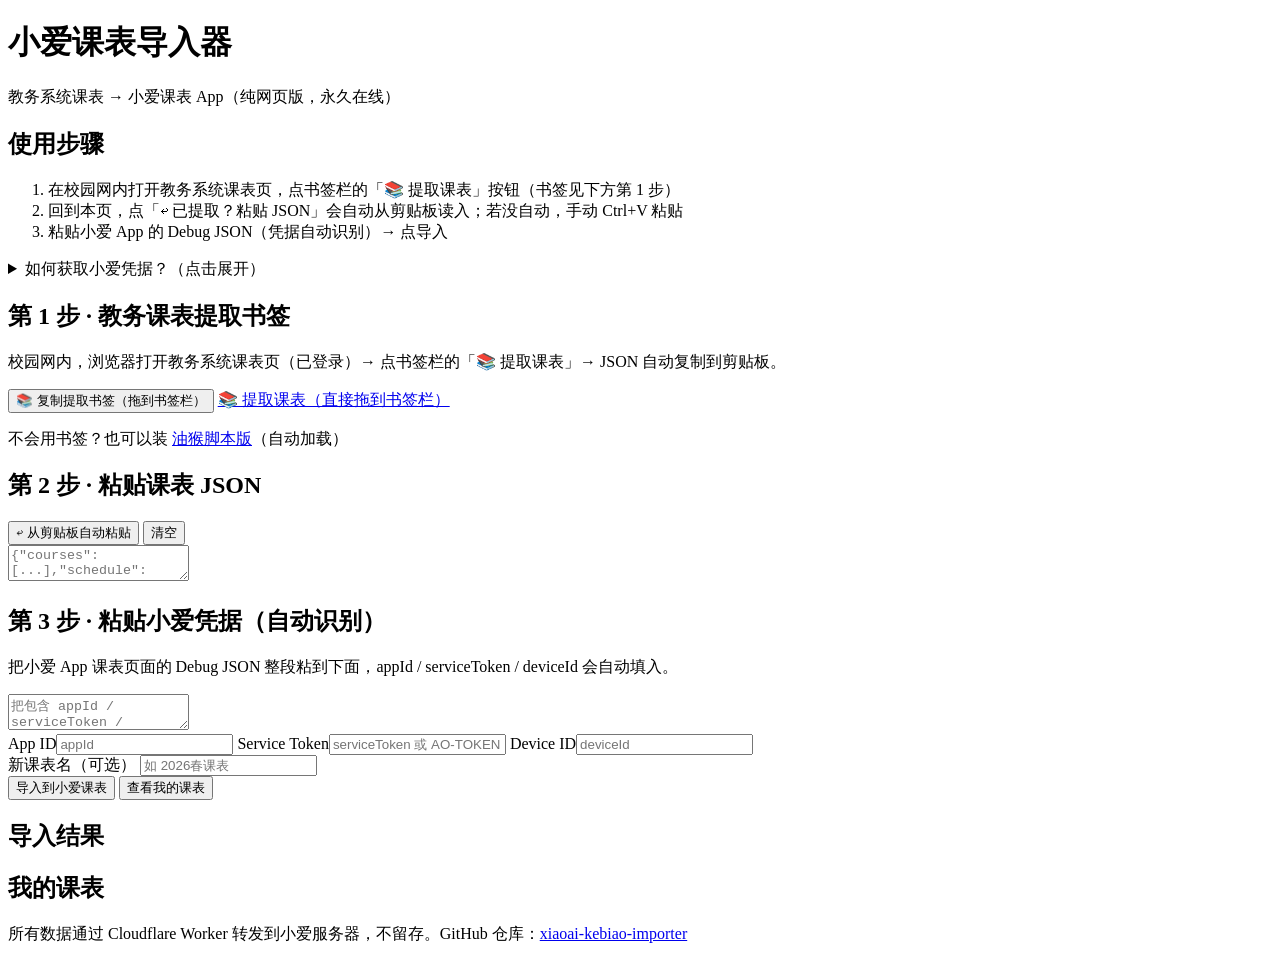
==== index.html @ dd719b30 "refactor: index.html 移到根目录" ====
<!DOCTYPE html>
<html lang="zh-CN">
<head>
<meta charset="UTF-8">
<meta name="viewport" content="width=device-width, initial-scale=1.0">
<title>小爱课表导入器</title>
<link rel="stylesheet" href="style.css">
</head>
<body>
<main class="container">
  <header>
    <h1>小爱课表导入器</h1>
    <p class="subtitle">教务系统课表 → 小爱课表 App（纯网页版，永久在线）</p>
  </header>

  <section class="card">
    <h2>使用步骤</h2>
    <ol>
      <li>在校园网内打开教务系统课表页，点书签栏的「📚 提取课表」按钮（书签见下方第 1 步）</li>
      <li>回到本页，点「↩ 已提取？粘贴 JSON」会自动从剪贴板读入；若没自动，手动 Ctrl+V 粘贴</li>
      <li>粘贴小爱 App 的 Debug JSON（凭据自动识别）→ 点导入</li>
    </ol>
    <details>
      <summary>如何获取小爱凭据？（点击展开）</summary>
      <p>小爱 App 的课表 H5 页面 URL 里会带 <code>?appId=xxx&serviceToken=xxx&deviceId=xxx</code>。也可在小爱 App 课表页面长按或菜单里找「Debug 信息 / 调试 JSON」，复制整段粘到下方第 3 步的框里，自动识别。</p>
    </details>
  </section>

  <section class="card">
    <h2>第 1 步 · 教务课表提取书签</h2>
    <p class="hint">校园网内，浏览器打开教务系统课表页（已登录）→ 点书签栏的「📚 提取课表」→ JSON 自动复制到剪贴板。</p>
    <div class="actions">
      <button id="btnCopyBookmarklet">📚 复制提取书签（拖到书签栏）</button>
      <a id="bookmarkletLink" href="#" class="link-btn">📚 提取课表（直接拖到书签栏）</a>
    </div>
    <p class="hint small">不会用书签？也可以装 <a href="https://github.com/tangjiafu430-bot/xiaoai-kebiao-importer/raw/main/强智课表提取器.user.js" target="_blank">油猴脚本版</a>（自动加载）</p>
  </section>

  <section class="card">
    <h2>第 2 步 · 粘贴课表 JSON</h2>
    <div class="actions">
      <button id="btnPaste">↩ 从剪贴板自动粘贴</button>
      <button id="btnClear" class="ghost">清空</button>
    </div>
    <textarea id="jsonInput" placeholder='{"courses":[...],"schedule":{"totalWeek":20,"morningNum":4,...}}'></textarea>
  </section>

  <section class="card">
    <h2>第 3 步 · 粘贴小爱凭据（自动识别）</h2>
    <p class="hint">把小爱 App 课表页面的 Debug JSON 整段粘到下面，appId / serviceToken / deviceId 会自动填入。</p>
    <textarea id="credPaste" placeholder='把包含 appId / serviceToken / deviceId 的 Debug JSON 整段粘贴到这里，自动识别…'></textarea>
    <div class="form-row">
      <label>App ID<input type="text" id="appId" placeholder="appId"></label>
      <label>Service Token<input type="text" id="serviceToken" placeholder="serviceToken 或 AO-TOKEN"></label>
      <label>Device ID<input type="text" id="deviceId" placeholder="deviceId"></label>
    </div>
    <label class="form-row full">
      新课表名（可选）
      <input type="text" id="tableName" placeholder="如 2026春课表">
    </label>
    <div class="actions">
      <button id="btnImport">导入到小爱课表</button>
      <button id="btnList" class="secondary">查看我的课表</button>
    </div>
  </section>

  <section class="card hidden" id="resultCard">
    <h2>导入结果</h2>
    <pre id="resultLog"></pre>
  </section>

  <section class="card hidden" id="listCard">
    <h2>我的课表</h2>
    <ul id="listOutput"></ul>
  </section>

  <footer>
    <p>所有数据通过 Cloudflare Worker 转发到小爱服务器，不留存。GitHub 仓库：<a href="https://github.com/tangjiafu430-bot/xiaoai-kebiao-importer" target="_blank">xiaoai-kebiao-importer</a></p>
  </footer>
</main>

<script src="script.js"></script>
</body>
</html>
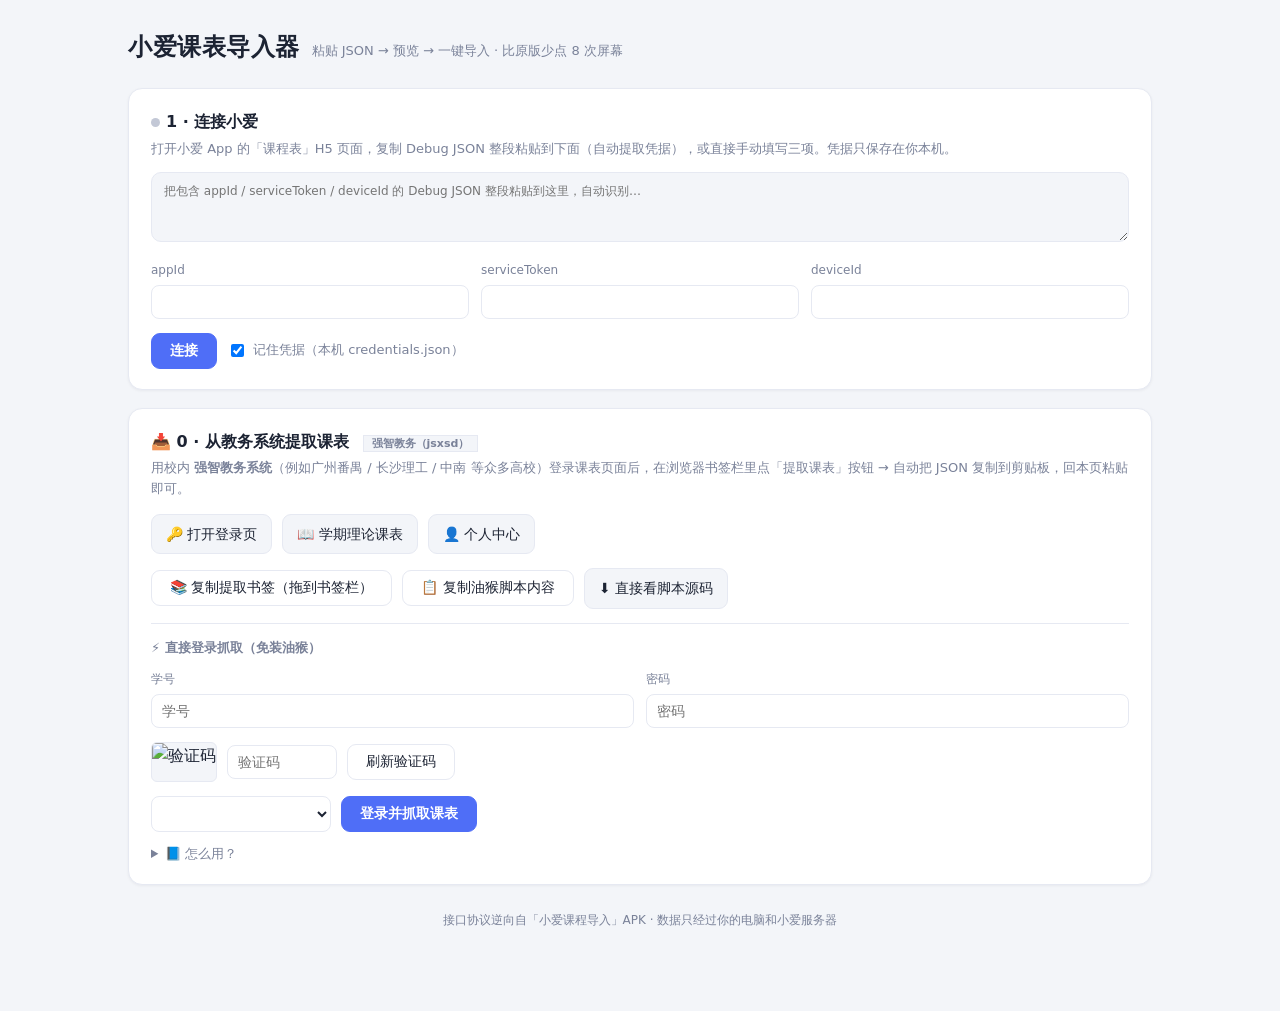
==== commit 9a102ed8: "feat: 上传完整版前端（原 .py 后端 HTML 模板，含凭据识别+教务书签+课表预览+导入管理）" ====
--- a/index.html
+++ b/index.html
@@ -1,84 +1,929 @@
 <!DOCTYPE html>
 <html lang="zh-CN">
 <head>
-<meta charset="UTF-8">
-<meta name="viewport" content="width=device-width, initial-scale=1.0">
+<meta charset="utf-8">
+<meta name="viewport" content="width=device-width, initial-scale=1">
 <title>小爱课表导入器</title>
-<link rel="stylesheet" href="style.css">
+<style>
+:root{
+  --bg:#f3f5f9; --card:#ffffff; --text:#1c2333; --sub:#7a8299;
+  --line:#e6e9f2; --accent:#4f6ef7; --accent2:#3b56d9;
+  --ok:#1fa967; --err:#e5484d; --radius:14px;
+}
+@media (prefers-color-scheme: dark){
+  :root{ --bg:#14161c; --card:#1e2129; --text:#e8eaf0; --sub:#9aa1b5;
+         --line:#2c303c; --accent:#6b85ff; --accent2:#5470f0; }
+}
+*{box-sizing:border-box}
+body{margin:0;font-family:-apple-system,"Segoe UI","Microsoft YaHei",system-ui,sans-serif;
+     background:var(--bg);color:var(--text);line-height:1.6}
+.wrap{max-width:1060px;margin:0 auto;padding:28px 18px 80px}
+header{display:flex;align-items:baseline;gap:12px;margin-bottom:22px}
+header h1{font-size:24px;margin:0;letter-spacing:.5px}
+header .tag{font-size:13px;color:var(--sub)}
+.dot{width:9px;height:9px;border-radius:50%;background:#c3c8d6;display:inline-block;margin-right:6px}
+.dot.on{background:var(--ok);box-shadow:0 0 0 4px rgba(31,169,103,.15)}
+.card{background:var(--card);border:1px solid var(--line);border-radius:var(--radius);
+      padding:20px 22px;margin-bottom:18px;box-shadow:0 1px 3px rgba(20,25,40,.05)}
+.card h2{font-size:16px;margin:0 0 4px}
+.hint{font-size:13px;color:var(--sub);margin:0 0 12px}
+textarea,input,select,button{font-family:inherit;font-size:14px;color:var(--text)}
+textarea{width:100%;min-height:110px;padding:10px 12px;border:1px solid var(--line);
+  border-radius:10px;background:var(--bg);resize:vertical;outline:none}
+textarea:focus{border-color:var(--accent)}
+#credPaste{min-height:70px;font-size:12px;color:var(--sub)}
+.row3{display:grid;grid-template-columns:repeat(auto-fit,minmax(220px,1fr));gap:12px;margin-top:12px}
+.row3 label{font-size:12px;color:var(--sub);display:flex;flex-direction:column;gap:4px}
+.row3 input{padding:8px 10px;border:1px solid var(--line);border-radius:8px;background:var(--card)}
+.row3 input:focus{outline:none;border-color:var(--accent)}
+.btns{display:flex;flex-wrap:wrap;gap:10px;margin-top:14px;align-items:center}
+.link{display:inline-block;padding:8px 14px;border-radius:9px;border:1px solid var(--line);
+      background:var(--bg);color:var(--text);text-decoration:none;font-size:14px}
+.link:hover{border-color:var(--accent)}
+button{padding:8px 18px;border-radius:9px;border:1px solid var(--line);cursor:pointer;
+  background:var(--card);transition:.15s}
+button:hover{border-color:var(--accent);color:var(--accent)}
+button.primary{background:var(--accent);border-color:var(--accent);color:#fff;font-weight:600}
+button.primary:hover{background:var(--accent2);color:#fff}
+button.danger{color:var(--err)}
+button.danger:hover{border-color:var(--err)}
+button:disabled{opacity:.45;cursor:not-allowed}
+.chk{font-size:13px;color:var(--sub);display:flex;align-items:center;gap:6px;user-select:none}
+.msg{font-size:13px;margin-top:10px;padding:9px 12px;border-radius:9px;display:none}
+.msg.ok{display:block;color:var(--ok);background:rgba(31,169,103,.09)}
+.msg.err{display:block;color:var(--err);background:rgba(229,72,77,.09)}
+.tblbar{display:flex;gap:10px;align-items:center;flex-wrap:wrap}
+select{padding:8px 10px;border:1px solid var(--line);border-radius:8px;background:var(--card);min-width:220px}
+#stats{font-size:13px;color:var(--sub);margin-top:12px}
+.errlist{font-size:13px;color:var(--err);margin-top:8px;white-space:pre-line}
+table.grid{border-collapse:collapse;width:100%;margin-top:14px;table-layout:fixed}
+table.grid th,table.grid td{border:1px solid var(--line);padding:0;font-size:12px;text-align:center;vertical-align:top}
+table.grid th{padding:7px 4px;color:var(--sub);font-weight:600;background:var(--bg)}
+table.grid td{height:46px}
+.cc{margin:2px;border-radius:7px;padding:4px 6px;text-align:left;overflow:hidden}
+.cc .n{font-weight:600;font-size:12px;line-height:1.35}
+.cc .m{font-size:11px;opacity:.85;line-height:1.3}
+table.rows{border-collapse:collapse;width:100%;margin-top:12px;font-size:13px}
+table.rows th,table.rows td{border-bottom:1px solid var(--line);padding:8px 10px;text-align:left}
+table.rows th{color:var(--sub);font-weight:600}
+table.rows tr:hover td{background:var(--bg)}
+.badge{display:inline-block;font-size:11px;padding:1px 8px;border-radius:20px;
+  background:var(--bg);border:1px solid var(--line);color:var(--sub)}
+footer{text-align:center;font-size:12px;color:var(--sub);margin-top:26px}
+.hidden{display:none}
+</style>
 </head>
 <body>
-<main class="container">
-  <header>
-    <h1>小爱课表导入器</h1>
-    <p class="subtitle">教务系统课表 → 小爱课表 App（纯网页版，永久在线）</p>
-  </header>
-
-  <section class="card">
-    <h2>使用步骤</h2>
-    <ol>
-      <li>在校园网内打开教务系统课表页，点书签栏的「📚 提取课表」按钮（书签见下方第 1 步）</li>
-      <li>回到本页，点「↩ 已提取？粘贴 JSON」会自动从剪贴板读入；若没自动，手动 Ctrl+V 粘贴</li>
-      <li>粘贴小爱 App 的 Debug JSON（凭据自动识别）→ 点导入</li>
+<div class="wrap">
+<header>
+  <h1>小爱课表导入器</h1>
+  <span class="tag">粘贴 JSON → 预览 → 一键导入 · 比原版少点 8 次屏幕</span>
+</header>
+
+<div class="card" id="cardCred">
+  <h2><span class="dot" id="dot"></span>1 · 连接小爱</h2>
+  <p class="hint">打开小爱 App 的「课程表」H5 页面，复制 Debug JSON 整段粘贴到下面（自动提取凭据），或直接手动填写三项。凭据只保存在你本机。</p>
+  <textarea id="credPaste" placeholder="把包含 appId / serviceToken / deviceId 的 Debug JSON 整段粘贴到这里，自动识别…"></textarea>
+  <div class="row3">
+    <label>appId<input id="appId" autocomplete="off"></label>
+    <label>serviceToken<input id="serviceToken" autocomplete="off"></label>
+    <label>deviceId<input id="deviceId" autocomplete="off"></label>
+  </div>
+  <div class="btns">
+    <button class="primary" id="btnConnect">连接</button>
+    <label class="chk"><input type="checkbox" id="remember" checked>记住凭据（本机 credentials.json）</label>
+  </div>
+  <div class="msg" id="credMsg"></div>
+</div>
+
+<div class="card" id="cardJiaowu">
+  <h2>📥 0 · 从教务系统提取课表 <span class="tag" style="margin-left:8px;background:var(--bg);border:1px solid var(--line);color:var(--sub);padding:1px 8px;font-size:11px">强智教务（jsxsd）</span></h2>
+  <p class="hint">用校内 <strong>强智教务系统</strong>（例如广州番禺 / 长沙理工 / 中南 等众多高校）登录课表页面后，在浏览器书签栏里点「提取课表」按钮 → 自动把 JSON 复制到剪贴板，回本页粘贴即可。</p>
+
+  <div class="btns" style="margin-bottom:10px">
+    <a class="link" id="linkLogin" target="_blank" rel="noopener">🔑 打开登录页</a>
+    <a class="link" id="linkKb" target="_blank" rel="noopener">📖 学期理论课表</a>
+    <a class="link" id="linkPersonal" target="_blank" rel="noopener">👤 个人中心</a>
+  </div>
+
+  <div class="btns">
+    <button id="btnCopyBookmarklet">📚 复制提取书签（拖到书签栏）</button>
+    <button id="btnCopyUserscript">📋 复制油猴脚本内容</button>
+    <a class="link" id="linkJsSource" target="_blank" rel="noopener">⬇ 直接看脚本源码</a>
+  </div>
+
+  <div class="msg" id="jiaowuMsg"></div>
+
+  <hr style="border:none;border-top:1px solid var(--line);margin:14px 0">
+  <div style="font-size:13px;font-weight:600;color:var(--sub);margin-bottom:8px">⚡ 直接登录抓取（免装油猴）</div>
+  <div class="row3">
+    <label>学号<input id="jwAccount" placeholder="学号" autocomplete="off"></label>
+    <label>密码<input id="jwPassword" type="password" placeholder="密码" autocomplete="off"></label>
+  </div>
+  <div class="btns">
+    <img id="jwCaptchaImg" alt="验证码" title="点击刷新"
+         style="height:40px;border:1px solid var(--line);cursor:pointer;border-radius:6px;background:var(--bg)">
+    <input id="jwCaptcha" placeholder="验证码" autocomplete="off"
+           style="padding:8px 10px;border:1px solid var(--line);border-radius:8px;background:var(--card);width:110px">
+    <button id="btnJwCaptcha">刷新验证码</button>
+  </div>
+  <div class="btns">
+    <select id="jwTerm" style="padding:8px 10px;border:1px solid var(--line);border-radius:8px;background:var(--card);min-width:180px"></select>
+    <button class="primary" id="btnJwLogin">登录并抓取课表</button>
+  </div>
+  <div class="msg" id="jwMsg"></div>
+
+  <details style="margin-top:12px">
+    <summary style="cursor:pointer;color:var(--sub);font-size:13px">📘 怎么用？</summary>
+    <ol style="line-height:1.8;font-size:13px;padding-left:20px">
+      <li>点「📚 复制提取书签」→ 浏览器会复制一段 <code>javascript:</code> 开头的链接</li>
+      <li>把这条链接拖到浏览器<strong>书签栏</strong>（或右键书签 → 添加网页 → 粘贴到网址栏）</li>
+      <li>打开教务系统（上面任一链接）→ 登录 → 进入「学期理论课表」或个人中心课表</li>
+      <li>点书签栏里的「提取课表」→ 自动复制课表 JSON 到剪贴板，并在页面右下角显示提示</li>
+      <li>回本页下方「<strong>3 · 粘贴课程 JSON</strong>」一栏 → 课表 JSON <strong>会自动填入</strong>（已开剪贴板自动识别）</li>
     </ol>
-    <details>
-      <summary>如何获取小爱凭据？（点击展开）</summary>
-      <p>小爱 App 的课表 H5 页面 URL 里会带 <code>?appId=xxx&serviceToken=xxx&deviceId=xxx</code>。也可在小爱 App 课表页面长按或菜单里找「Debug 信息 / 调试 JSON」，复制整段粘到下方第 3 步的框里，自动识别。</p>
-    </details>
-  </section>
-
-  <section class="card">
-    <h2>第 1 步 · 教务课表提取书签</h2>
-    <p class="hint">校园网内，浏览器打开教务系统课表页（已登录）→ 点书签栏的「📚 提取课表」→ JSON 自动复制到剪贴板。</p>
-    <div class="actions">
-      <button id="btnCopyBookmarklet">📚 复制提取书签（拖到书签栏）</button>
-      <a id="bookmarkletLink" href="#" class="link-btn">📚 提取课表（直接拖到书签栏）</a>
+    <p class="hint" style="margin-top:8px">替代方案：直接用油猴插件，在脚本管理里新建脚本粘贴内容即可（点上面「📋 复制油猴脚本内容」→ 在油猴编辑器里粘贴保存）。</p>
+  </details>
+</div>
+
+<div class="card hidden" id="cardTable">
+  <h2>2 · 选择目标课表</h2>
+  <p class="hint">课程将写入选中的课表；也可以新建一个（例如「2026 春」），导入后再去小爱 App 里切换。</p>
+  <div class="tblbar">
+    <select id="tableSel"></select>
+    <button id="btnNewTable">＋ 新建课表</button>
+    <span class="hint" id="tableInfo" style="margin:0"></span>
+  </div>
+  <div class="msg" id="tableMsg"></div>
+</div>
+
+<div class="card hidden" id="cardImport">
+  <h2>3 · 粘贴课程 JSON</h2>
+  <p class="hint">标准格式：<code>[{"name":"高等数学","teacher":"张三","position":"A101","day":1,"sections":"1,2","weeks":"1-16周(单)"}]</code> —— 字段名宽松兼容（courseName/老师/教室/星期 都认），周次支持 <code>1-16周(单)</code>、<code>1至16</code> 等写法。</p>
+  <textarea id="jsonInput" style="min-height:180px;font-family:Consolas,monospace;font-size:13px"
+    placeholder='[{"name":"高等数学(下)","teacher":"张三","position":"教1-101","day":1,"sections":"1,2","weeks":"1-16周"},
+ {"name":"大学英语","teacher":"李四","position":"外语楼302","day":2,"sections":"3,4","weeks":"1-16周(单)"}]'></textarea>
+  <div class="btns">
+    <button id="btnParse">解析预览</button>
+    <button id="btnSample">填入示例</button>
+    <label class="chk"><input type="checkbox" id="clearFirst">导入前清空该课表现有课程</label>
+    <button class="primary" id="btnImport" disabled>导入到小爱 →</button>
+  </div>
+  <div id="stats"></div>
+  <div class="errlist" id="errlist"></div>
+  <div id="schedPanel" class="hidden">
+    <h2 style="font-size:15px;margin:14px 0 4px">课表设置（节数 / 时间表）</h2>
+    <p class="hint">来自教务系统的课表设置，导入时一并同步到小爱（合并到现有 setting，不清空背景等）。节数和时间可手动修改。</p>
+    <div class="row3">
+      <label>上午节数<input id="numMorning" type="number" min="0" max="12"></label>
+      <label>下午节数<input id="numAfternoon" type="number" min="0" max="12"></label>
+      <label>晚上节数<input id="numNight" type="number" min="0" max="12"></label>
+      <label>总周数<input id="numTotalWeek" type="number" min="1" max="40"></label>
     </div>
-    <p class="hint small">不会用书签？也可以装 <a href="https://github.com/tangjiafu430-bot/xiaoai-kebiao-importer/raw/main/强智课表提取器.user.js" target="_blank">油猴脚本版</a>（自动加载）</p>
-  </section>
-
-  <section class="card">
-    <h2>第 2 步 · 粘贴课表 JSON</h2>
-    <div class="actions">
-      <button id="btnPaste">↩ 从剪贴板自动粘贴</button>
-      <button id="btnClear" class="ghost">清空</button>
+    <div id="schedTimes" style="margin-top:10px"></div>
+    <div class="btns" style="margin-top:8px">
+      <label class="chk"><input type="checkbox" id="syncSettings" checked>导入时同步课表设置</label>
     </div>
-    <textarea id="jsonInput" placeholder='{"courses":[...],"schedule":{"totalWeek":20,"morningNum":4,...}}'></textarea>
-  </section>
-
-  <section class="card">
-    <h2>第 3 步 · 粘贴小爱凭据（自动识别）</h2>
-    <p class="hint">把小爱 App 课表页面的 Debug JSON 整段粘到下面，appId / serviceToken / deviceId 会自动填入。</p>
-    <textarea id="credPaste" placeholder='把包含 appId / serviceToken / deviceId 的 Debug JSON 整段粘贴到这里，自动识别…'></textarea>
-    <div class="form-row">
-      <label>App ID<input type="text" id="appId" placeholder="appId"></label>
-      <label>Service Token<input type="text" id="serviceToken" placeholder="serviceToken 或 AO-TOKEN"></label>
-      <label>Device ID<input type="text" id="deviceId" placeholder="deviceId"></label>
-    </div>
-    <label class="form-row full">
-      新课表名（可选）
-      <input type="text" id="tableName" placeholder="如 2026春课表">
-    </label>
-    <div class="actions">
-      <button id="btnImport">导入到小爱课表</button>
-      <button id="btnList" class="secondary">查看我的课表</button>
-    </div>
-  </section>
-
-  <section class="card hidden" id="resultCard">
-    <h2>导入结果</h2>
-    <pre id="resultLog"></pre>
-  </section>
-
-  <section class="card hidden" id="listCard">
-    <h2>我的课表</h2>
-    <ul id="listOutput"></ul>
-  </section>
-
-  <footer>
-    <p>所有数据通过 Cloudflare Worker 转发到小爱服务器，不留存。GitHub 仓库：<a href="https://github.com/tangjiafu430-bot/xiaoai-kebiao-importer" target="_blank">xiaoai-kebiao-importer</a></p>
-  </footer>
-</main>
-
-<script src="script.js"></script>
+  </div>
+  <div id="grid"></div>
+  <div class="msg" id="importMsg"></div>
+</div>
+
+<div class="card hidden" id="cardManage">
+  <h2>4 · 管理课表</h2>
+  <p class="hint">查看当前课表已有课程、单条删除、全部清空，或导出为标准 JSON 备份/迁移。</p>
+  <div class="btns">
+    <button id="btnLoadCourses">查看该课表课程</button>
+    <button id="btnExport">导出为 JSON</button>
+    <button class="danger" id="btnClear">清空该课表</button>
+  </div>
+  <div id="courseList" style="margin-top:6px"></div>
+  <div class="msg" id="manageMsg"></div>
+</div>
+
+<footer>接口协议逆向自「小爱课程导入」APK · 数据只经过你的电脑和小爱服务器</footer>
+</div>
+
+<script>
+"use strict";
+const $ = id => document.getElementById(id);
+const PALETTE = [["#00A6F2","#E5F4FF"],["#FC6B50","#FDEBDE"],["#3CB3C8","#DEFBF8"],
+["#7D7AEA","#EDEDFF"],["#FF9900","#FCEBCD"],["#EF5B75","#FFEFF0"],["#5B8EFF","#EAF1FF"],
+["#F067BB","#FFEDF8"],["#29BBAA","#E2F8F3"],["#CBA713","#FFF8C8"],["#B967E3","#F9EDFF"],
+["#6E8ADA","#F3F2FD"]];
+const DAY_NAMES = ["","周一","周二","周三","周四","周五","周六","周日"];
+let state = {courses:[], ctId:null, schedule:null};
+
+// 每个浏览器一个独立会话 id（多人同时使用互不顶号）
+let SID = localStorage.getItem("xiaoai_sid");
+if(!SID){
+  SID = Math.random().toString(36).slice(2) + Date.now().toString(36);
+  localStorage.setItem("xiaoai_sid", SID);
+}
+
+// 网络状态指示：请求到不了服务器时页面顶部给出醒目提示
+function updateNet(ok){
+  let el = document.getElementById("netBanner");
+  if(!ok && !el){
+    el = document.createElement("div");
+    el.id = "netBanner";
+    el.style.cssText = "background:#fff3f0;color:#d93026;padding:10px 14px;margin:0 0 12px;" +
+      "border:1px solid #f5c6c0;border-radius:8px;font-size:14px;line-height:1.6";
+    el.textContent = "⚠ 无法连接到导入器服务。可能原因：手机 Wi-Fi 不稳已自动切到流量" +
+      "（私网地址会失效，可开飞行模式再单独开 Wi-Fi）、电脑上的程序被关、或信号差。";
+    const first = document.body.firstChild;
+    document.body.insertBefore(el, first);
+  }else if(ok && el){
+    el.remove();
+  }
+}
+
+async function api(path, body){
+  const opt = body ? {method:"POST",headers:{"Content-Type":"application/json","X-Sid":SID},
+                      body:JSON.stringify(body)} : {headers:{"X-Sid":SID}};
+  let r;
+  try{
+    r = await fetch(path, opt);
+  }catch(e){
+    updateNet(false);
+    throw new Error("无法连接到导入器服务（请求未到达电脑）。请检查：手机是否还连着校园网" +
+      "（Wi-Fi 不稳会自动切流量，私网地址会失效，建议开飞行模式再单独打开 Wi-Fi）、" +
+      "电脑上的程序是否还在运行。");
+  }
+  updateNet(true);
+  const j = await r.json();
+  if(!j.ok) throw new Error(j.error || "请求失败");
+  return j.data;
+}
+function msg(el, text, ok){
+  el.textContent = text;
+  el.className = "msg " + (ok ? "ok" : "err");
+}
+const DAY_NAMES_CN = ["周日","周一","周二","周三","周四","周五","周六"];
+
+async function connect(){
+  const m = $("credMsg"); m.className = "msg";
+  $("btnConnect").disabled = true; $("btnConnect").textContent = "连接中…";
+  try{
+    let resp;
+    try{
+      resp = await fetch("/api/connect", {
+        method: "POST",
+        headers: {"Content-Type":"application/json", "X-Sid":SID},
+        body: JSON.stringify({
+          raw: $("credPaste").value.trim(),
+          appId: $("appId").value.trim(),
+          serviceToken: $("serviceToken").value.trim(),
+          deviceId: $("deviceId").value.trim(),
+          remember: $("remember").checked
+        })
+      });
+    }catch(netErr){
+      updateNet(false);
+      throw new Error("无法连接到导入器服务（请求未到达电脑）。请检查：手机是否还连着校园网" +
+        "（Wi-Fi 不稳会自动切流量，私网地址会失效，建议开飞行模式再单独打开 Wi-Fi）、" +
+        "电脑上的程序是否还在运行。");
+    }
+    updateNet(true);
+    const j = await resp.json();
+    const ext = (j.data && j.data.extracted) || j.extracted;
+    if(ext){
+      if(ext.appId) $("appId").value = ext.appId;
+      if(ext.serviceToken) $("serviceToken").value = ext.serviceToken;
+      if(ext.deviceId) $("deviceId").value = ext.deviceId;
+    }
+    if(!j.ok){
+      const suffix = ext && (ext.appId || ext.serviceToken || ext.deviceId)
+                     ? " — 已把识别到的值填进上方输入框，请检查是否为空。" : "";
+      msg(m, (j.error || "请求失败") + suffix, false);
+    }else{
+      $("dot").classList.add("on");
+      msg(m, "连接成功，共 " + j.data.tables.length + " 个课表。", true);
+      fillTables(j.data.tables);
+      $("credPaste").value = "";
+    }
+  }catch(e){ msg(m, e.message, false); }
+  $("btnConnect").disabled = false; $("btnConnect").textContent = "连接";
+}
+
+function fillTables(tables){
+  const sel = $("tableSel"); sel.innerHTML = "";
+  tables.forEach(t=>{
+    const o = document.createElement("option");
+    o.value = t.id; o.textContent = t.name + (t.current ? "（当前使用）":"");
+    if(t.current) o.selected = true;
+    sel.appendChild(o);
+  });
+  state.ctId = sel.value;
+  ["cardTable","cardImport","cardManage"].forEach(id=>$(id).classList.remove("hidden"));
+}
+
+async function newTable(){
+  const name = prompt("新课表名称：", "我的新课表");
+  if(!name) return;
+  try{
+    const d = await api("/api/create_table", {name});
+    msg($("tableMsg"), "已创建课表「" + name + "」（ID " + d.ctId + "），去小爱 App 里切换使用。", true);
+    const tables = await api("/api/tables");
+    fillTables(tables);
+    $("tableSel").value = d.ctId; state.ctId = d.ctId;
+  }catch(e){ msg($("tableMsg"), e.message, false); }
+}
+
+async function doParse(){
+  const m = $("importMsg"); m.className = "msg";
+  $("errlist").textContent = ""; $("grid").innerHTML = ""; $("stats").textContent = "";
+  try{
+    const d = await api("/api/parse", {text: $("jsonInput").value});
+    state.courses = d.courses;
+    state.schedule = d.schedule;
+    let html = "已解析 <b>" + d.count + "</b> 门课程";
+    if(d.errors.length) html += "，<span style='color:var(--err)'>" + d.errors.length + " 条被跳过</span>";
+    $("stats").innerHTML = html;
+    if(d.errors.length) $("errlist").textContent = "跳过详情：\n" + d.errors.join("\n");
+    renderSchedule(d.schedule);
+    renderGrid(d.courses);
+    $("btnImport").disabled = false;
+  }catch(e){ msg(m, e.message, false); $("btnImport").disabled = true; }
+}
+
+function renderGrid(courses){
+  let maxSec = 0;
+  const cells = {};
+  courses.forEach(c=>{
+    const secs = c.sections.split(",").map(s=>+s).filter(s=>!isNaN(s)).sort((a,b)=>a-b);
+    c.secList = secs;
+    // 把连续节次拆成一段一段，用于 rowspan 合并
+    c.runs = [];
+    if(secs.length){
+      let start = secs[0], len = 1;
+      for(let i=1;i<secs.length;i++){
+        if(secs[i] === secs[i-1]+1){ len++; }
+        else { c.runs.push({start,len}); start=secs[i]; len=1; }
+      }
+      c.runs.push({start,len});
+    }
+    secs.forEach(s=>{ maxSec=Math.max(maxSec,s); (cells[c.day+"_"+s]=cells[c.day+"_"+s]||[]).push(c); });
+  });
+  const occupied = new Set(); // 被上方 rowspan 占掉的 (day_section)
+  let html = '<table class="grid"><tr><th style="width:52px">节\\天</th>';
+  for(let d=1; d<=7; d++) html += "<th>" + DAY_NAMES[d] + "</th>";
+  html += "</tr>";
+  for(let s=1; s<=maxSec; s++){
+    html += "<tr><th>" + s + "</th>";
+    for(let d=1; d<=7; d++){
+      if(occupied.has(d+"_"+s)) continue;
+      const list = cells[d+"_"+s];
+      if(list && list.length===1){
+        const c = list[0];
+        const run = c.runs.find(r=>r.start===s);
+        if(run && run.len>1){
+          for(let i=1;i<run.len;i++) occupied.add(d+"_"+(s+i));
+          html += courseCell(c, run.len);
+          continue;
+        }
+      }
+      if(list && list.length){
+        let inner = "";
+        list.forEach(c=>{ inner += courseCellInner(c); });
+        html += "<td>"+inner+"</td>";
+      }else html += "<td></td>";
+    }
+    html += "</tr>";
+  }
+  html += "</table>";
+  $("grid").innerHTML = html;
+}
+function courseCell(c, rowspan){
+  return '<td rowspan="'+rowspan+'">'+courseCellInner(c)+'</td>';
+}
+function courseCellInner(c){
+  const p = PALETTE[c.styleIdx % 12];
+  const meta = [c.teacher, c.position].filter(x=>x).join(" · ");
+  return '<div class="cc" style="background:'+p[1]+';color:'+p[0]+'">'+
+    '<div class="n">'+esc(c.name)+'</div>'+
+    (meta?'<div class="m">'+esc(meta)+'</div>':'')+
+    '<div class="m">'+esc(c.weeksText)+'</div></div>';
+}
+function esc(s){return String(s).replace(/[&<>"]/g,c=>({"&":"&amp;","<":"&lt;",">":"&gt;",'"':"&quot;"}[c]));}
+
+// ---- 课表设置（节数 / 节次时间表）----
+const DEFAULT_TIMES = [
+  ["08:00","08:45"],["08:55","09:40"],["10:00","10:45"],["10:55","11:40"],
+  ["14:00","14:45"],["14:55","15:40"],["16:00","16:45"],["16:55","17:40"],
+  ["19:00","19:45"],["19:55","20:40"],["20:50","21:35"],["21:45","22:30"]
+];
+
+function secRowHtml(i, s, e){
+  const base = 'padding:6px 8px;border:1px solid var(--line);border-radius:8px;background:var(--card);color:var(--text)';
+  return '<tr><td style="text-align:center"><input class="secI" type="number" min="1" max="30" value="'+esc(String(i))+'" style="width:52px;'+base+'"></td>'
+    + '<td><input class="secS" type="time" value="'+esc(String(s))+'" style="'+base+'"></td>'
+    + '<td><input class="secE" type="time" value="'+esc(String(e))+'" style="'+base+'"></td>'
+    + '<td><button class="danger" style="padding:3px 10px" onclick="this.closest(\'tr\').remove()">删除</button></td></tr>';
+}
+
+function renderSchedule(sched){
+  $("schedPanel").classList.remove("hidden");
+  const s = sched || {};
+  $("numMorning").value = s.morningNum != null ? s.morningNum : "";
+  $("numAfternoon").value = s.afternoonNum != null ? s.afternoonNum : "";
+  $("numNight").value = s.nightNum != null ? s.nightNum : "";
+  $("numTotalWeek").value = s.totalWeek != null ? s.totalWeek : "";
+  const wrap = $("schedTimes");
+  let html = '<table class="rows" id="secTable"><thead><tr><th style="width:64px">节次</th><th>开始</th><th>结束</th><th style="width:72px"></th></tr></thead><tbody>';
+  const secs = s.sections || [];
+  secs.forEach((c,i) => { html += secRowHtml(c.i != null ? c.i : (i+1), c.s || "", c.e || ""); });
+  html += '</tbody></table>';
+  html += '<div class="btns" style="margin-top:8px"><button id="btnAddSec">＋ 添加节次</button><button id="btnDefTimes">填入常见12节时间表</button></div>';
+  if(!secs.length){
+    html += '<p class="hint" style="margin-top:6px">教务系统未提供节次时间表，可手动添加或点上方按钮填入常见时间表。</p>';
+  }
+  wrap.innerHTML = html;
+  $("btnAddSec").onclick = addSecRow;
+  $("btnDefTimes").onclick = fillDefaultTimes;
+}
+
+function addSecRow(){
+  const tbody = $("secTable").querySelector("tbody");
+  let nextI = 1;
+  const rows = tbody.querySelectorAll("tr");
+  if(rows.length){
+    const last = rows[rows.length-1];
+    nextI = (parseInt(last.querySelector(".secI").value)||0) + 1;
+  }
+  const tmp = document.createElement("table");
+  tmp.innerHTML = "<tbody>" + secRowHtml(nextI, "", "") + "</tbody>";
+  tbody.appendChild(tmp.querySelector("tr"));
+}
+
+function fillDefaultTimes(){
+  const tbody = $("secTable").querySelector("tbody");
+  tbody.innerHTML = "";
+  DEFAULT_TIMES.forEach((p,idx) => {
+    const tmp = document.createElement("table");
+    tmp.innerHTML = "<tbody>" + secRowHtml(idx+1, p[0], p[1]) + "</tbody>";
+    tbody.appendChild(tmp.querySelector("tr"));
+  });
+}
+
+function collectSchedule(){
+  const sched = {
+    morningNum: $("numMorning").value || null,
+    afternoonNum: $("numAfternoon").value || null,
+    nightNum: $("numNight").value || null,
+    totalWeek: $("numTotalWeek").value || null
+  };
+  const tbody = $("secTable") && $("secTable").querySelector("tbody");
+  if(tbody){
+    const secs = [];
+    tbody.querySelectorAll("tr").forEach(r => {
+      const ii = r.querySelector(".secI"), ss = r.querySelector(".secS"), ee = r.querySelector(".secE");
+      if(!ii || !ss || !ee) return;
+      const iv = ii.value.trim(), sv = ss.value.trim(), ev = ee.value.trim();
+      if(!iv || !sv || !ev) return;
+      secs.push({i: parseInt(iv), s: sv, e: ev});
+    });
+    if(secs.length) sched.sections = secs;
+  }
+  return sched;
+}
+
+async function doImport(){
+  const m = $("importMsg");
+  if(!state.ctId){ msg(m,"请先选择目标课表",false); return; }
+  const sync = $("syncSettings").checked && !$("schedPanel").classList.contains("hidden");
+  const schedule = sync ? collectSchedule() : null;
+  const hasSched = schedule && Object.keys(schedule).some(k => schedule[k] != null);
+  if(!confirm("将向所选课表导入 " + state.courses.length + " 门课程" +
+      ($("clearFirst").checked ? "，并先清空该课表现有课程（不可恢复）" : "") +
+      (sync && hasSched ? "，并同步课表设置（节数/时间表）" : "") + "，确定？")) return;
+  $("btnImport").disabled = true; $("btnImport").textContent = "导入中…";
+  try{
+    const d = await api("/api/import", {
+      ctId: state.ctId, courses: state.courses, clearFirst: $("clearFirst").checked,
+      schedule: schedule, syncSettings: sync
+    });
+    let txt = "导入成功：新增 " + d.imported + " 门课程" +
+        (d.deleted ? "，已先删除原有 " + d.deleted + " 门" : "");
+    if(d.synced) txt += "，课表设置已同步";
+    else if(d.syncError) txt += "（课表设置同步失败：" + d.syncError + "）";
+    txt += "。打开小爱 App 课程表即可看到。";
+    msg(m, txt, true);
+  }catch(e){ msg(m, e.message, false); }
+  $("btnImport").disabled = false; $("btnImport").textContent = "导入到小爱 →";
+}
+
+async function loadCourses(){
+  const m = $("manageMsg"); m.className = "msg";
+  try{
+    const d = await api("/api/table?ctId=" + state.ctId);
+    renderCourseList(d.courses);
+    if(!d.courses.length) msg(m, "该课表当前没有课程。", true);
+  }catch(e){ msg(m, e.message, false); }
+}
+
+function renderCourseList(cs){
+  if(!cs.length){ $("courseList").innerHTML = ""; return; }
+  let html = '<table class="rows"><tr><th>课程</th><th>时间</th><th>周次</th><th></th></tr>';
+  cs.forEach(c=>{
+    html += "<tr><td><b>"+esc(c.name)+"</b>"+
+      (c.teacher?"<div style='font-size:12px;color:var(--sub)'>"+esc(c.teacher)+
+      (c.position?" · "+esc(c.position):"")+"</div>":"")+
+      "</td><td>"+DAY_NAMES[c.day||0]+" 第"+esc(c.sections)+"节</td><td><span class='badge'>"+
+      esc(c.weeksText||c.weeks)+"</span></td>"+
+      '<td><button class="danger" style="padding:3px 10px" onclick="delCourse('+c.id+')">删除</button></td></tr>';
+  });
+  html += "</table>";
+  $("courseList").innerHTML = html;
+}
+
+async function delCourse(cid){
+  if(!confirm("删除这一门课程？")) return;
+  try{
+    await api("/api/delete", {ctId: state.ctId, cIds:[cid]});
+    loadCourses();
+  }catch(e){ msg($("manageMsg"), e.message, false); }
+}
+
+async function clearTable(){
+  if(!confirm("确定清空该课表的全部课程？此操作不可恢复！")) return;
+  try{
+    const d = await api("/api/clear", {ctId: state.ctId});
+    msg($("manageMsg"), "已清空，删除 " + d.deleted + " 门课程。", true);
+    $("courseList").innerHTML = "";
+  }catch(e){ msg($("manageMsg"), e.message, false); }
+}
+
+function exportJson(){
+  const rows = $("courseList").querySelectorAll("table.rows tr");
+  if(rows.length < 2){ msg($("manageMsg"), "请先点击「查看该课表课程」。", false); return; }
+  const data = [];
+  rows.forEach((r,i)=>{
+    if(i===0) return;
+    const btn = r.querySelector("button");
+    // 从 renderCourseList 重建数据不可靠，这里直接重新请求并导出
+  });
+  api("/api/table?ctId=" + state.ctId).then(d=>{
+    const out = d.courses.map(c=>({
+      name:c.name, teacher:c.teacher, position:c.position,
+      day:c.day, sections:c.sections, weeks:c.weeks
+    }));
+    const blob = new Blob([JSON.stringify(out,null,2)], {type:"application/json"});
+    const a = document.createElement("a");
+    a.href = URL.createObjectURL(blob);
+    a.download = "小爱课表导出.json";
+    a.click();
+    URL.revokeObjectURL(a.href);
+  }).catch(e=>msg($("manageMsg"), e.message, false));
+}
+
+const SAMPLE = [
+ {"name":"高等数学(下)","teacher":"张三","position":"教1-101","day":1,"sections":"1,2","weeks":"1-16周"},
+ {"name":"大学英语","teacher":"李四","position":"外语楼302","day":2,"sections":"3,4","weeks":"1-16周(单)"},
+ {"name":"数据结构","teacher":"王五","position":"计算机楼B201","day":3,"sections":"6,7,8","weeks":"1-8周"},
+ {"name":"线性代数","teacher":"刘六","position":"教2-305","day":4,"sections":"1,2","weeks":"1-16周(双)"},
+ {"name":"体育(篮球)","teacher":"赵七","position":"东区操场","day":5,"sections":"2","weeks":"1-16周(双)"},
+ {"name":"毛概","teacher":"孙八","position":"教3-201","day":3,"sections":"3,4","weeks":"9-16周"}
+];
+
+$("btnConnect").onclick = connect;
+$("btnNewTable").onclick = newTable;
+$("btnParse").onclick = doParse;
+$("btnImport").onclick = doImport;
+$("btnSample").onclick = ()=>{ $("jsonInput").value = JSON.stringify(SAMPLE,null,2); };
+$("btnLoadCourses").onclick = loadCourses;
+$("btnClear").onclick = clearTable;
+$("btnExport").onclick = exportJson;
+$("tableSel").onchange = e=>{ state.ctId = e.target.value; };
+
+// ----- 强智教务书签 / 脚本分发 -----
+const JIAOWU_SCHOOLS = {
+  // 主默认：广州番禺职业技术学院（用户提问里的学校）
+  "gzpyp": {
+    name: "广州番禺职业技术学院",
+    host: "jiaowu.gzpyp.edu.cn",
+    pages: {
+      login:   "https://jiaowu.gzpyp.edu.cn/jsxsd/framework/xsMain.jsp",
+      semester:"https://jiaowu.gzpyp.edu.cn/jsxsd/xskb/xskb_list.jsp",
+      personal:"https://jiaowu.gzpyp.edu.cn/jsxsd/framework/main_index.jsp",
+    }
+  },
+};
+// 用户可在 URL 后加 ?school=xxx 切换
+const urlSchool = new URLSearchParams(location.search).get("school") || "gzpyp";
+const school = JIAOWU_SCHOOLS[urlSchool] || JIAOWU_SCHOOLS["gzpyp"];
+function jiaowuUrl(p){ return school.pages[p] || school.pages.login; }
+function makeBookmarklet(srcBase){
+  // 把这个页面 origin 当作注入脚本的来源。教务页面里的 src 就是这个 base
+  // 注意：当用户用公网地址访问本页时，Bookmarklet 会从公网拉脚本，其他同学也能用
+  // 当用户用 127.0.0.1 访问，Bookmarklet 只能在本机拉（其他同学在自己电脑也开就能用）
+  var base = (srcBase || location.origin + location.pathname.replace(/[^/]*$/, ""));
+  return "javascript:void((function(){"
+       + "var s=document.createElement('script');"
+       + "s.src='" + base + "api/jiaowu_extractor.js?t='+Date.now();"
+       + "s.setAttribute('data-qzpyp-base','" + location.origin + "');"
+       + "document.head.appendChild(s);"
+       + "})());";
+}
+
+$("linkLogin").href   = jiaowuUrl("login");
+$("linkKb").href      = jiaowuUrl("semester");
+$("linkPersonal").href= jiaowuUrl("personal");
+$("linkJsSource").href= "/api/jiaowu_extractor.js";
+
+function jiaowuCopy(text, msg){
+  if(navigator.clipboard && navigator.clipboard.writeText){
+    navigator.clipboard.writeText(text).then(function(){
+      $("jiaowuMsg").className = "msg ok"; $("jiaowuMsg").textContent = msg;
+    }, function(){ jiaowuFallbackCopy(text, msg); });
+  }else jiaowuFallbackCopy(text, msg);
+}
+function jiaowuFallbackCopy(text, msg){
+  var ta = document.createElement("textarea");
+  ta.value = text; ta.style.cssText = "position:fixed;left:-9999px;top:0";
+  document.body.appendChild(ta); ta.select();
+  try{ document.execCommand("copy"); }catch(e){}
+  document.body.removeChild(ta);
+  $("jiaowuMsg").className = "msg ok"; $("jiaowuMsg").textContent = msg;
+}
+
+$("btnCopyBookmarklet").onclick = ()=>{
+  jiaowuCopy(makeBookmarklet(), "✅ 提取书签已复制，把它拖到书签栏（在书签右键 → 添加网页处粘贴网址栏也行）");
+};
+$("btnCopyUserscript").onclick = ()=>{
+  // 把油猴脚本原文复制出去（用户自己粘到油猴编辑器）
+  // 此处内容直接从相同来源拉一次，避免内嵌重复
+  fetch("/api/jiaowu_userscript.js").then(r=>r.text()).then(function(t){
+    jiaowuCopy(t, "✅ 油猴脚本已复制，去 Tampermonkey 管理面板新建脚本粘贴即可");
+  }).catch(function(e){
+    $("jiaowuMsg").className = "msg err"; $("jiaowuMsg").textContent = "❌ 获取脚本失败：" + e;
+  });
+};
+
+// ============================================================================
+// 教务系统直登抓取：纯函数（移植自 jiaowu_extractor.js）+ 页面交互
+// ============================================================================
+function cleanText(text){
+  return (text || '')
+    .replace(/&nbsp;/g, '')
+    .replace(/\u00a0/g, ' ')
+    .replace(/\s+/g, ' ')
+    .trim();
+}
+// 周次文本归一："1-16(周)" / "1-16(周)单" / "1,3,5(周)" → "1-16周(单)" / "1,3,5周"
+function normalizeWeeks(weekText){
+  weekText = cleanText(weekText);
+  if (!weekText) return '';
+  var m = weekText.match(/[\d]+(?:\s*[-—~,，]\s*\d+)*/);
+  var base = m ? m[0] : weekText;
+  base = base.replace(/\s+/g, '')
+             .replace(/[—–]/g, '-')
+             .replace(/[，~]/g, ',')
+             .replace(/,+$/, '')
+             .replace(/周+$/, '');
+  var suffix = '';
+  if (/单/.test(weekText)) suffix = '(单)';
+  else if (/双/.test(weekText)) suffix = '(双)';
+  return base + '周' + suffix;
+}
+function buildSections(start, end){
+  var result = [];
+  for (var i = start; i <= end; i++) result.push(i);
+  return result.join(',');
+}
+// 默认节次时间表（13 节，直接取自 jiaowu_extractor.js）
+var DEFAULT_SECTIONS = [
+  { i:  1, s: "08:30", e: "09:10" },
+  { i:  2, s: "09:20", e: "10:00" },
+  { i:  3, s: "10:25", e: "11:05" },
+  { i:  4, s: "11:15", e: "11:55" },
+  { i:  5, s: "12:00", e: "12:40" },
+  { i:  6, s: "12:50", e: "13:30" },
+  { i:  7, s: "14:30", e: "15:10" },
+  { i:  8, s: "15:20", e: "16:00" },
+  { i:  9, s: "16:25", e: "17:05" },
+  { i: 10, s: "17:15", e: "17:55" },
+  { i: 11, s: "19:00", e: "19:40" },
+  { i: 12, s: "19:50", e: "20:30" },
+  { i: 13, s: "20:40", e: "21:20" }
+];
+function buildSchedule(list, maxPageSec){
+  var maxWeek = 0;
+  var maxSec = maxPageSec || 0;
+  list.forEach(function (c){
+    var wm = String(c.weeks || '').match(/\d+/g);
+    if (wm) wm.forEach(function (x){ var n = parseInt(x, 10); if (n > maxWeek) maxWeek = n; });
+    var sm = String(c.sections || '').match(/\d+/g);
+    if (sm) sm.forEach(function (x){ var n = parseInt(x, 10); if (n > maxSec) maxSec = n; });
+  });
+  var morn, aft, night;
+  if (maxSec <= 0) { morn = null; aft = null; night = null; }
+  else if (maxSec <= 4) { morn = maxSec; aft = 0; night = 0; }
+  else if (maxSec <= 8) { morn = 4; aft = maxSec - 4; night = 0; }
+  else if (maxSec <= 12) { morn = 4; aft = 4; night = maxSec - 8; }
+  else { morn = 6; aft = 4; night = maxSec - 10; }
+  return {
+    totalWeek: maxWeek || null,
+    morningNum: morn, afternoonNum: aft, nightNum: night,
+    sections: DEFAULT_SECTIONS.slice(0, maxSec)
+  };
+}
+
+// 解析课表页 HTML（移植 parseKbtable；不穿透 iframe：传入 html 已是课表页内容）
+function parseJiaowuHtml(html){
+  var courses = [];
+  var maxPageSection = 0;
+  var holder = document.createElement('div');
+  holder.innerHTML = html;
+  var table = holder.querySelector('#kbtable');
+  if (!table) return { courses: [], schedule: {} };
+  var rows = table.querySelectorAll('tr');
+  for (var r = 0; r < rows.length; r++){
+    var row = rows[r];
+    var th = row.querySelector('th');
+    if (!th) continue;
+    var firstText = cleanText(th.textContent);
+    if (firstText.indexOf('星期') >= 0 || firstText.indexOf('备注') >= 0) continue;
+    var periodMatch = firstText.match(/第\s*(\d+)\s*[-—]\s*(\d+)\s*节/);
+    if (!periodMatch) continue;
+    var start = parseInt(periodMatch[1]);
+    var end = parseInt(periodMatch[2]);
+    if (end > maxPageSection) maxPageSection = end;
+    var tds = row.querySelectorAll('td');
+    for (var j = 0; j < tds.length && j < 7; j++){
+      var day = j + 1;
+      var td = tds[j];
+      var divs = td.querySelectorAll('div');
+      var contentDiv = null;
+      for (var k = 0; k < divs.length; k++){
+        var cn = (typeof divs[k].className === 'string') ? divs[k].className : '';
+        // 排除 kbcontent1（隐藏占位）/ sykb2（周安排），只取真正含课的 kbcontent
+        if (cn.indexOf('kbcontent') >= 0 && cn.indexOf('kbcontent1') < 0 && cn.indexOf('sykb2') < 0){
+          if (cleanText(divs[k].textContent)){ contentDiv = divs[k]; break; }
+        }
+      }
+      if (!contentDiv) continue;
+      // 多门课用 15+ 连字符分隔
+      var blocks = contentDiv.innerHTML.split(/-{15,}/);
+      for (var b = 0; b < blocks.length; b++){
+        var block = blocks[b];
+        if (!block.trim()) continue;
+        var temp = document.createElement('div');
+        temp.innerHTML = block;
+        // 课程名：第一个非空文本节点（去掉末尾 P/O 标记）
+        var name = '';
+        var walker = document.createTreeWalker(temp, NodeFilter.SHOW_TEXT, null, false);
+        var node;
+        while ((node = walker.nextNode())){
+          var text = cleanText(node.textContent);
+          if (text){ name = text; break; }
+        }
+        if (!name) continue;
+        name = name.replace(/\s*[PO]\s*$/, '').trim();
+        var teacherEl = temp.querySelector("font[title='老师']");
+        var teacher = teacherEl ? cleanText(teacherEl.textContent) : '';
+        var classroomEl = temp.querySelector("font[title='教室']");
+        var position = classroomEl ? cleanText(classroomEl.textContent) : '';
+        var weeks = '';
+        var weekEl = temp.querySelector("font[title='周次(节次)']");
+        if (weekEl) weeks = normalizeWeeks(weekEl.textContent);
+        courses.push({
+          name: name, teacher: teacher, position: position,
+          day: day, sections: buildSections(start, end), weeks: weeks
+        });
+      }
+    }
+  }
+  return { courses: courses, schedule: buildSchedule(courses, maxPageSection) };
+}
+
+function setJwMsg(text, cls){
+  var el = $("jwMsg");
+  el.className = "msg " + (cls || "");
+  el.textContent = text;
+}
+function refreshJwCaptcha(){
+  $("jwCaptchaImg").src = "/api/jiaowu_captcha?t=" + Date.now();
+}
+$("btnJwCaptcha").onclick = refreshJwCaptcha;
+$("jwCaptchaImg").onclick = refreshJwCaptcha;
+// 页面加载时自动拉一次验证码
+refreshJwCaptcha();
+
+$("btnJwLogin").onclick = async () => {
+  var account = $("jwAccount").value.trim();
+  var password = $("jwPassword").value;
+  var captcha = $("jwCaptcha").value.trim();
+  if (!account || !password || !captcha){
+    setJwMsg("请填写学号、密码、验证码", "err");
+    return;
+  }
+  $("btnJwLogin").disabled = true;
+  setJwMsg("登录中…", "");
+  try{
+    var resp = await fetch("/api/jiaowu_login", {
+      method: "POST",
+      headers: { "Content-Type": "application/json" },
+      body: JSON.stringify({ account: account, password: password, captcha: captcha })
+    });
+    var data = await resp.json();
+    if (!data.ok){
+      setJwMsg(data.error || "登录失败", "err");
+      refreshJwCaptcha();
+      return;
+    }
+    var info = data.data || {};
+    var sel = $("jwTerm");
+    sel.innerHTML = "";
+    (info.terms || []).forEach(function (t){
+      var o = document.createElement("option");
+      o.value = t.id;
+      o.textContent = t.name || t.id;
+      sel.appendChild(o);
+    });
+    if (info.current) sel.value = info.current;
+    setJwMsg("✅ 登录成功，开始抓取课表…", "ok");
+    await doJwFetch();
+  }catch(e){
+    setJwMsg("登录失败：" + e, "err");
+    refreshJwCaptcha();
+  }finally{
+    $("btnJwLogin").disabled = false;
+  }
+};
+
+async function doJwFetch(){
+  var termId = $("jwTerm").value;
+  setJwMsg("抓取课表中…", "");
+  try{
+    var resp = await fetch("/api/jiaowu_fetch", {
+      method: "POST",
+      headers: { "Content-Type": "application/json" },
+      body: JSON.stringify({ termId: termId })
+    });
+    var data = await resp.json();
+    if (!data.ok){
+      setJwMsg(data.error || "抓取失败", "err");
+      return;
+    }
+    var result = parseJiaowuHtml(data.data.html);
+    if (!result.courses.length){
+      setJwMsg("⚠️ 没解析到课程，可能该学期课表为空或页面结构变化", "err");
+      return;
+    }
+    $("jsonInput").value = JSON.stringify(result, null, 2);
+    setJwMsg("✅ 抓取到 " + result.courses.length + " 条课程，已填入下方 JSON 框，正在解析预览…", "ok");
+    $("btnParse").click();
+  }catch(e){
+    setJwMsg("抓取失败：" + e, "err");
+  }
+}
+
+// 剪贴板自动填入：每 800ms 检测一次，强智脚本复制后能立刻填到 textarea
+let __lastClipboardText = "";
+setInterval(async () => {
+  if(document.hidden) return;
+  try{
+    const text = await navigator.clipboard.readText();
+    if(!text || text === __lastClipboardText) return;
+    __lastClipboardText = text;
+    // 仅当含课程关键字段
+    if(!/"(name|courseName)"\s*:/i.test(text)) return;
+    let parsed; try{ parsed = JSON.parse(text); }catch(e){ return; }
+    const arr = Array.isArray(parsed) ? parsed : (parsed.courses || []);
+    if(!arr.length) return;
+    // 把 courses 数组形式直接填进去（不强求 schedule）
+    const target = Array.isArray(parsed) ? parsed : arr;
+    $("jsonInput").value = JSON.stringify(target, null, 2);
+    $("jiaowuMsg").className = "msg ok";
+    $("jiaowuMsg").textContent = "✅ 剪贴板识别到 " + arr.length + " 条课表，已自动填入下方 JSON 框 → 点「解析预览」";
+    $("jsonInput").scrollIntoView({behavior: "smooth", block: "center"});
+    doParse();   // 自动解析预览
+  }catch(e){ /* 用户未授权剪贴板读取，忽略 */ }
+}, 1500);
+
+(async function init(){
+  try{
+    const s = await api("/api/state");
+    if(s.creds && s.creds.serviceToken){
+      $("appId").value = s.creds.appId || "";
+      $("serviceToken").value = s.creds.serviceToken || "";
+      $("deviceId").value = s.creds.deviceId || "";
+    }
+    if(s.publicUrl){
+      const banner = document.createElement("div");
+      banner.style.cssText = "background:#1677ff;color:#fff;padding:10px 16px;border-radius:8px;margin-bottom:14px;display:flex;align-items:center;gap:10px;font-size:14px";
+      banner.innerHTML = '<strong>🌐 公网地址</strong><input id="__pub" style="flex:1;background:rgba(255,255,255,.18);border:1px solid rgba(255,255,255,.4);color:#fff;padding:5px 8px;border-radius:4px;font:13px monospace" value="'+s.publicUrl+'"><button id="__pubCp" style="padding:5px 10px;background:#fff;color:#1677ff;border:none;border-radius:4px;cursor:pointer;font-weight:600">复制链接</button><span style="opacity:.85;font-size:12px">关电脑即失效</span>';
+      const root = document.body.firstChild; document.body.insertBefore(banner, root);
+      $("__pubCp").onclick = ()=>{ $("__pub").select(); document.execCommand("copy"); $("__pubCp").textContent="已复制"; setTimeout(()=>$("__pubCp").textContent="复制链接", 1500); };
+    }
+  }catch(e){}
+  // 心跳：Wi-Fi 切到流量/断网时自动在页面顶部提示，恢复后自动消失
+  setInterval(async ()=>{
+    try{ await fetch("/api/ping", {headers:{"X-Sid":SID}, cache:"no-store"}); updateNet(true); }
+    catch(e){ updateNet(false); }
+  }, 5000);
+})();
+</script>
 </body>
 </html>
